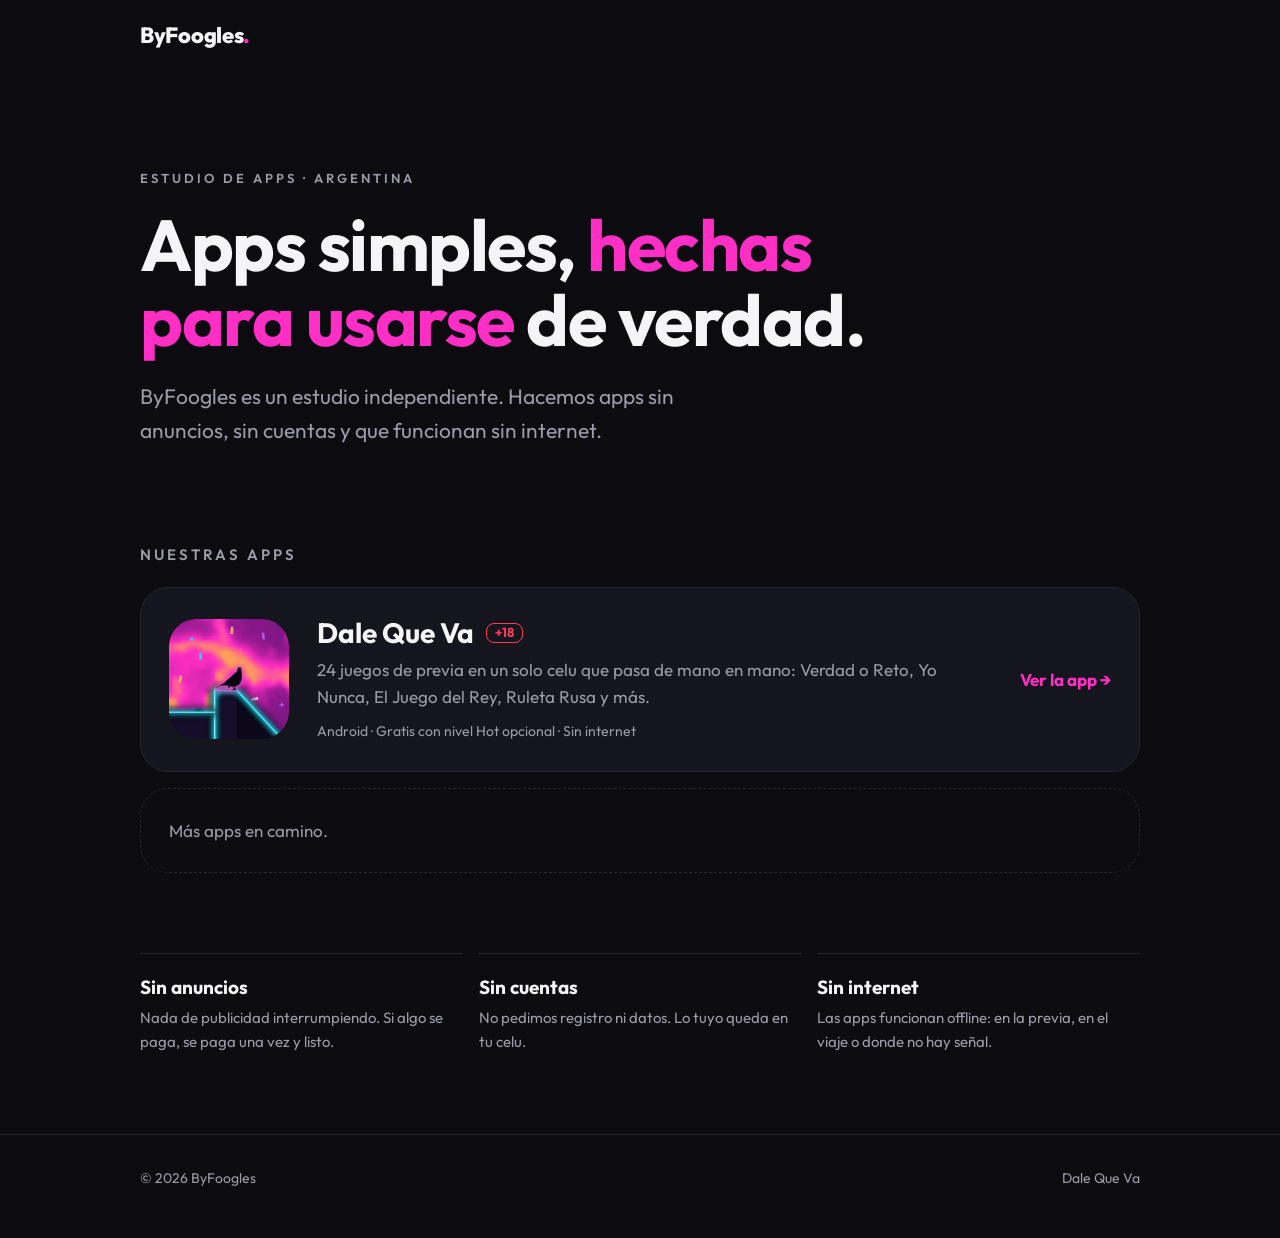
==== index.html @ d6c45af8 "Primera versión del sitio Co-Authored-By: Claude Opus 5.5 <noreply@anthropic.com>" ====
<!DOCTYPE html>
<html lang="es-AR">
<head>
  <meta charset="utf-8">
  <meta name="viewport" content="width=device-width, initial-scale=1, viewport-fit=cover">
  <title>ByFoogles · Apps</title>
  <meta name="description" content="ByFoogles es un estudio independiente de apps hecho en Argentina. Apps simples, sin anuncios y que funcionan sin internet.">
  <meta name="theme-color" content="#0b0b10">
  <link rel="canonical" href="https://byfoogles.app/">
  <link rel="icon" href="/img/favicon.svg" type="image/svg+xml">
  <meta property="og:type" content="website">
  <meta property="og:title" content="ByFoogles · Apps">
  <meta property="og:description" content="Estudio independiente de apps hecho en Argentina.">
  <meta property="og:url" content="https://byfoogles.app/">
  <meta property="og:locale" content="es_AR">
  <style>
    @font-face { font-family: "Outfit"; src: url("/fuentes/outfit.ttf") format("truetype"); font-weight: 100 900; font-display: swap; }
    :root { --fondo: #0b0b10; --superficie: #15151d; --borde: #26262f; --texto: #f5f5f7; --suave: #9b9ba8; --acento: #ff2ec4; }
    * { box-sizing: border-box; margin: 0; padding: 0; }
    body { font-family: "Outfit", system-ui, sans-serif; background: var(--fondo); color: var(--texto); line-height: 1.6; font-size: 17px; -webkit-font-smoothing: antialiased; }
    a { color: inherit; }
    .envoltura { width: min(1000px, 100% - 40px); margin-inline: auto; }
    header .envoltura { display: flex; align-items: center; height: 72px; }
    .marca { font-weight: 800; font-size: 22px; letter-spacing: -.3px; text-decoration: none; }
    .marca span { color: var(--acento); }
    .portada { padding: 96px 0 72px; }
    .etiqueta { font-size: 13px; letter-spacing: 3px; text-transform: uppercase; color: var(--suave); font-weight: 600; margin-bottom: 18px; }
    h1 { font-size: clamp(40px, 7vw, 72px); line-height: 1.05; letter-spacing: -1.5px; max-width: 800px; }
    h1 em { font-style: normal; color: var(--acento); }
    .lema { color: var(--suave); font-size: clamp(18px, 2vw, 21px); max-width: 600px; margin-top: 22px; }
    h2 { font-size: 15px; letter-spacing: 3px; text-transform: uppercase; color: var(--suave); font-weight: 600; margin-bottom: 20px; }
    .apps { padding: 24px 0 80px; }
    .app { display: grid; grid-template-columns: 120px 1fr auto; gap: 28px; align-items: center; background: var(--superficie); border: 1px solid var(--borde); border-radius: 28px; padding: 28px; text-decoration: none; transition: border-color .2s, transform .2s; }
    .app:hover { border-color: #3a3a46; transform: translateY(-2px); }
    .app img { width: 120px; height: 120px; border-radius: 27px; }
    .app h3 { font-size: 28px; line-height: 1.2; display: flex; align-items: center; gap: 12px; flex-wrap: wrap; }
    .app p { color: var(--suave); margin-top: 6px; }
    .app .datos { margin-top: 10px; font-size: 14px; color: var(--suave); }
    .chip { font-size: 13px; font-weight: 700; border: 1.5px solid #ff3b5c; color: #ff3b5c; border-radius: 8px; padding: 1px 8px; }
    .ir { font-weight: 700; white-space: nowrap; color: var(--acento); }
    @media (max-width: 680px) { .app { grid-template-columns: 1fr; text-align: left; } .app img { width: 96px; height: 96px; border-radius: 22px; } }
    .proximamente { margin-top: 16px; border: 1px dashed var(--borde); border-radius: 28px; padding: 28px; color: var(--suave); }
    .valores { display: grid; grid-template-columns: repeat(3, 1fr); gap: 16px; padding-bottom: 80px; }
    .valor { border-top: 1px solid var(--borde); padding-top: 18px; }
    .valor b { display: block; font-size: 19px; margin-bottom: 4px; }
    .valor p { color: var(--suave); font-size: 15px; }
    @media (max-width: 680px) { .valores { grid-template-columns: 1fr; } }
    footer { border-top: 1px solid var(--borde); padding: 32px 0 48px; color: var(--suave); font-size: 14px; }
    footer .envoltura { display: flex; justify-content: space-between; flex-wrap: wrap; gap: 12px 24px; }
    footer a { text-decoration: none; } footer a:hover { color: var(--texto); }
  </style>
</head>
<body>
  <header><div class="envoltura"><a class="marca" href="/">ByFoogles<span>.</span></a></div></header>
  <main>
    <section class="portada envoltura">
      <p class="etiqueta">Estudio de apps · Argentina</p>
      <h1>Apps simples, <em>hechas para usarse</em> de verdad.</h1>
      <p class="lema">ByFoogles es un estudio independiente. Hacemos apps sin anuncios, sin cuentas y que funcionan sin internet.</p>
    </section>

    <section class="apps envoltura">
      <h2>Nuestras apps</h2>
      <a class="app" href="https://dalequeva.byfoogles.app">
        <img src="/img/dalequeva.webp" alt="Ícono de Dale Que Va" width="120" height="120">
        <div>
          <h3>Dale Que Va <span class="chip">+18</span></h3>
          <p>24 juegos de previa en un solo celu que pasa de mano en mano: Verdad o Reto, Yo Nunca, El Juego del Rey, Ruleta Rusa y más.</p>
          <p class="datos">Android · Gratis con nivel Hot opcional · Sin internet</p>
        </div>
        <span class="ir">Ver la app →</span>
      </a>
      <div class="proximamente">Más apps en camino.</div>
    </section>

    <section class="valores envoltura">
      <div class="valor"><b>Sin anuncios</b><p>Nada de publicidad interrumpiendo. Si algo se paga, se paga una vez y listo.</p></div>
      <div class="valor"><b>Sin cuentas</b><p>No pedimos registro ni datos. Lo tuyo queda en tu celu.</p></div>
      <div class="valor"><b>Sin internet</b><p>Las apps funcionan offline: en la previa, en el viaje o donde no hay señal.</p></div>
    </section>
  </main>
  <footer>
    <div class="envoltura">
      <span>© <span id="anio"></span> ByFoogles</span>
      <span><a href="https://dalequeva.byfoogles.app">Dale Que Va</a></span>
    </div>
  </footer>
  <script>document.getElementById("anio").textContent = new Date().getFullYear();</script>
</body>
</html>
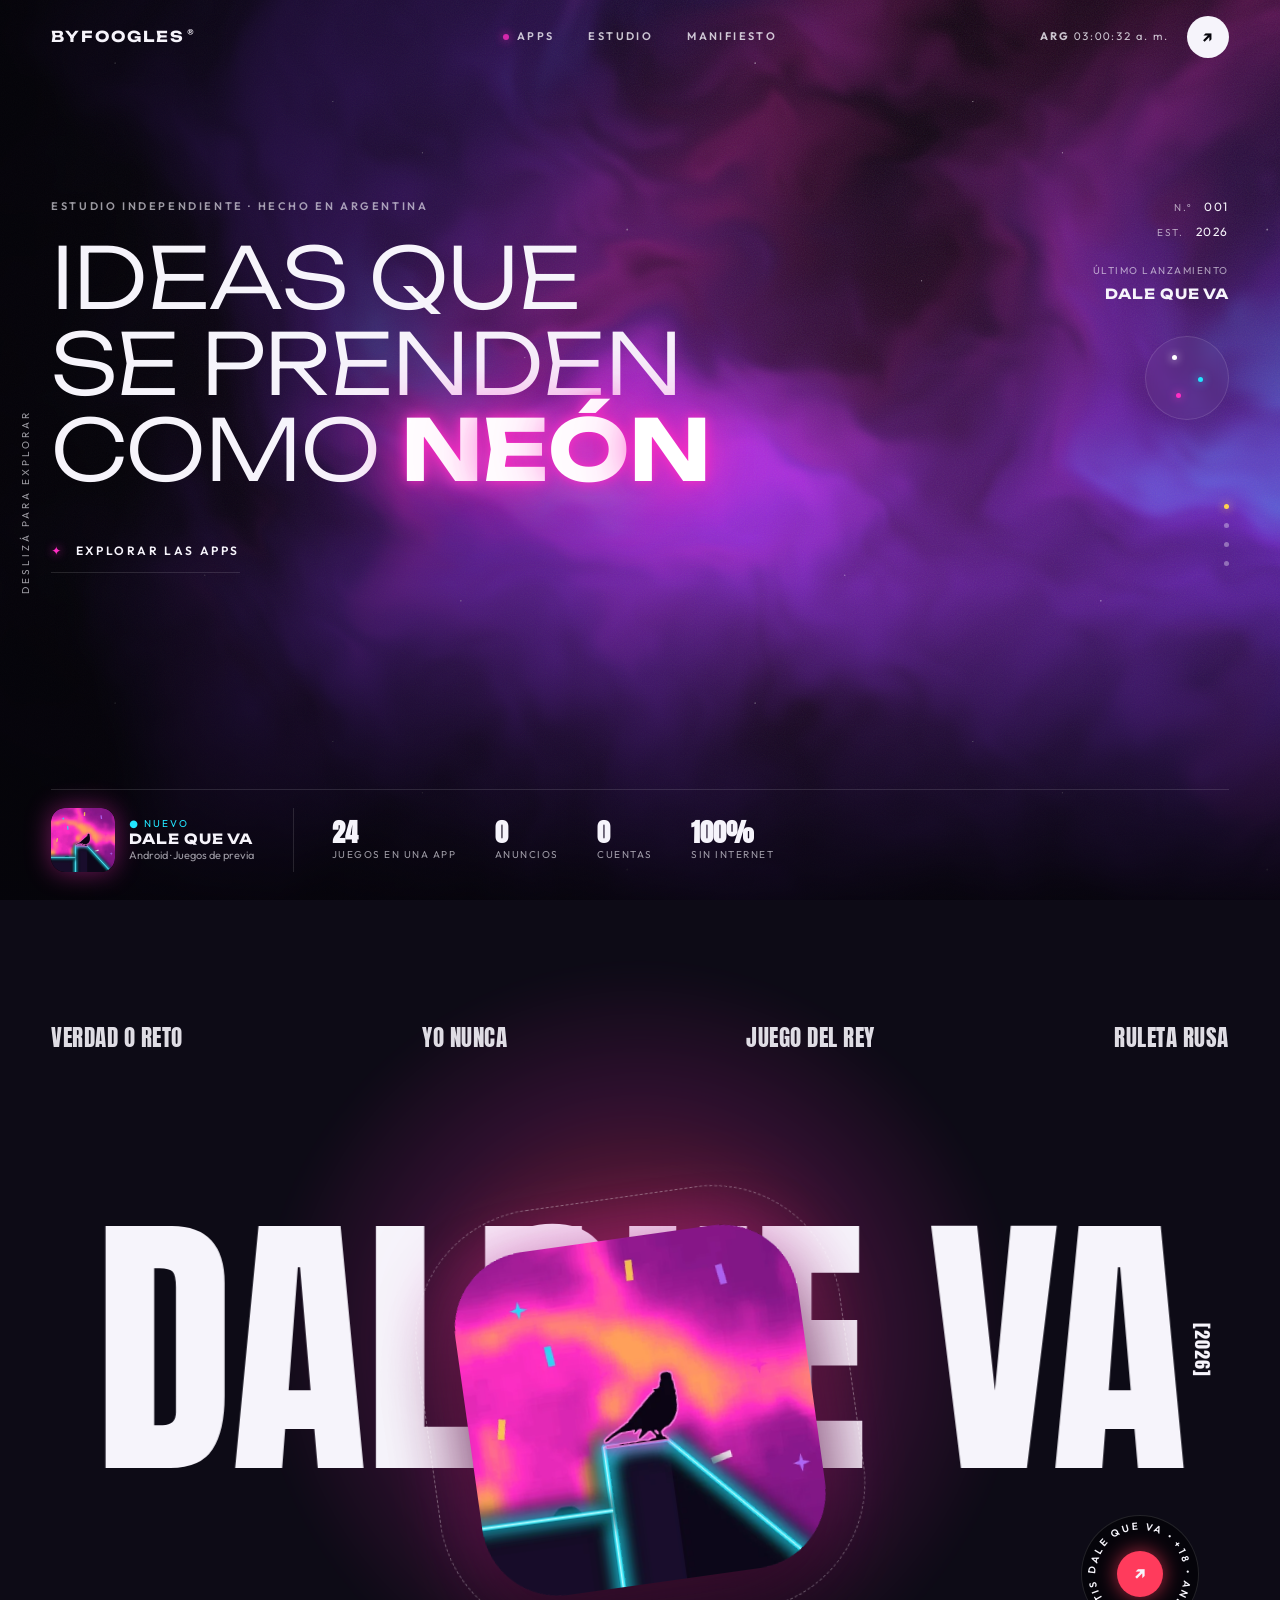
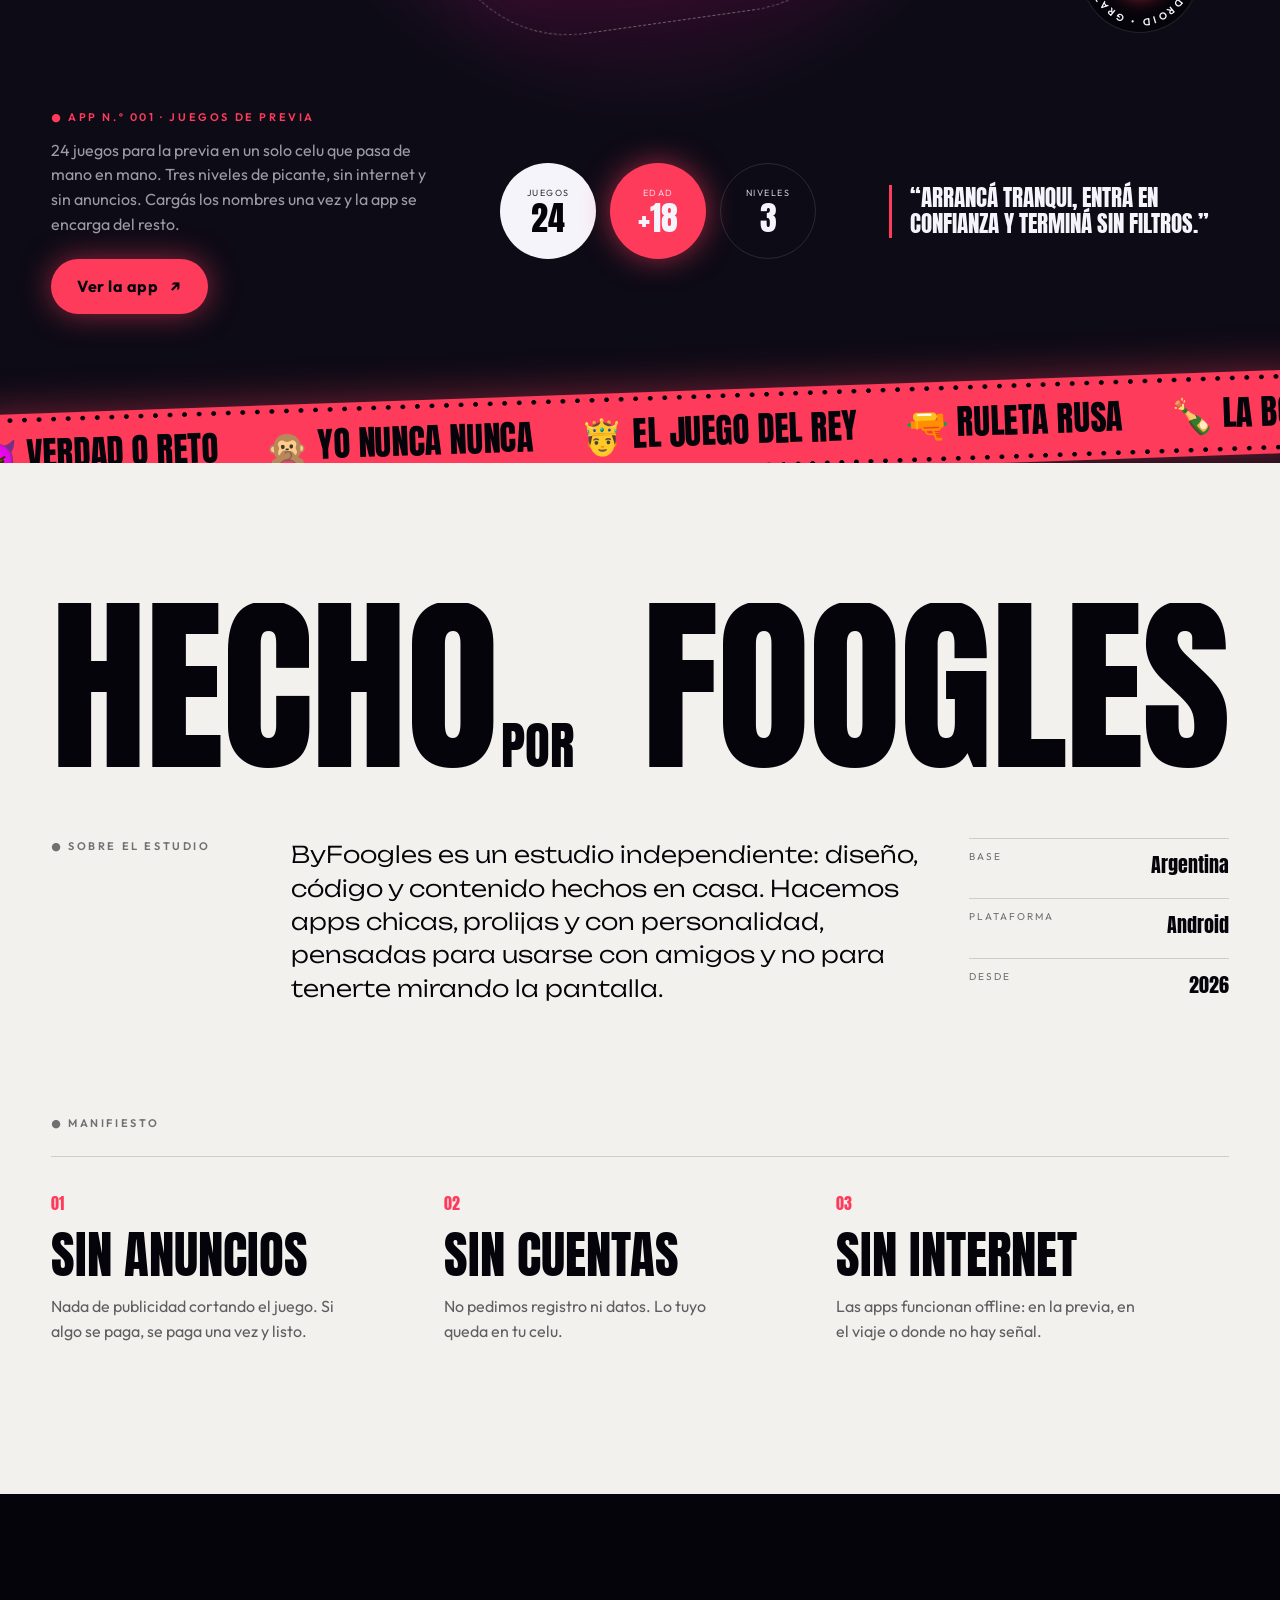
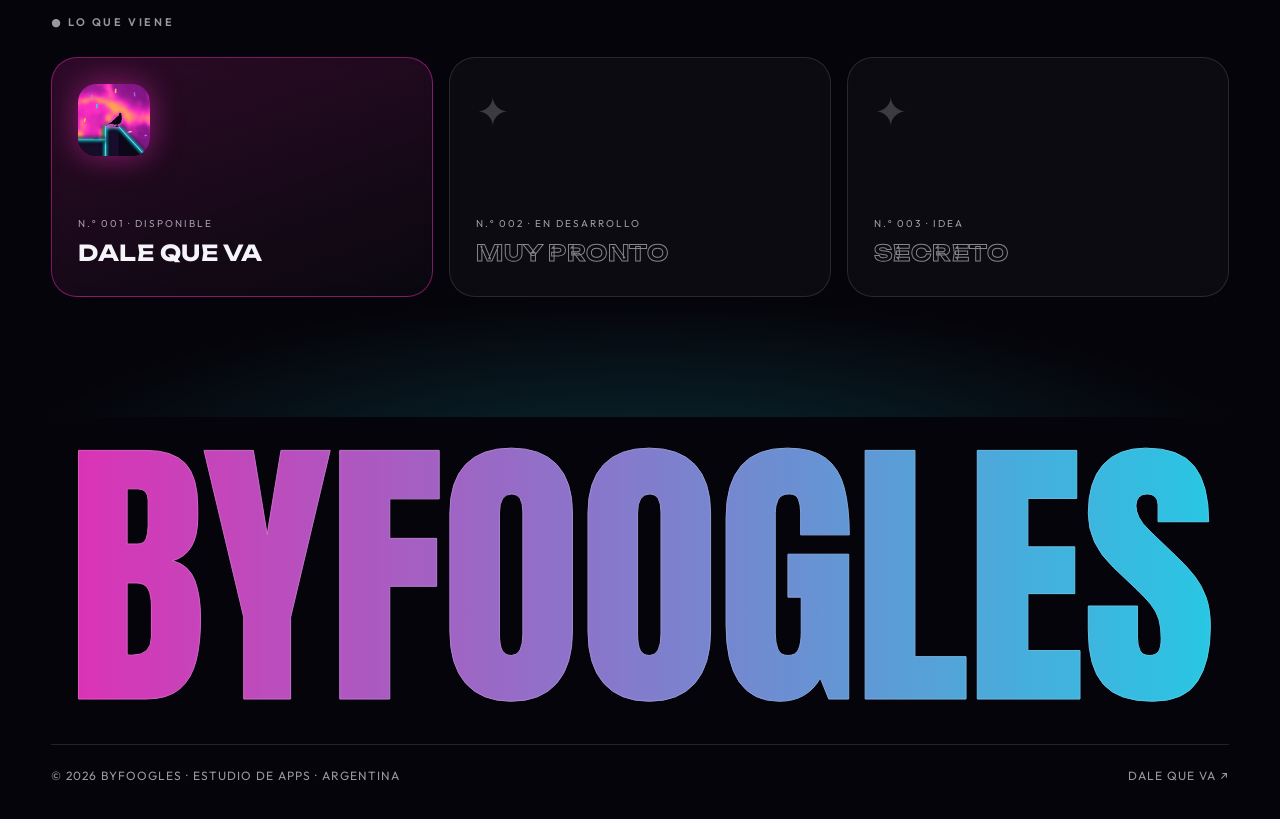
==== commit 7988201c: "Rediseño animado: aurora WebGL, tipografía gigante y animaciones al hacer scroll Co-Authored-By: Cla" ====
--- a/index.html
+++ b/index.html
@@ -3,88 +3,180 @@
 <head>
   <meta charset="utf-8">
   <meta name="viewport" content="width=device-width, initial-scale=1, viewport-fit=cover">
-  <title>ByFoogles · Apps</title>
-  <meta name="description" content="ByFoogles es un estudio independiente de apps hecho en Argentina. Apps simples, sin anuncios y que funcionan sin internet.">
-  <meta name="theme-color" content="#0b0b10">
+  <title>ByFoogles · Estudio de apps</title>
+  <meta name="description" content="ByFoogles es un estudio independiente de apps hecho en Argentina. Apps sin anuncios, sin cuentas y que funcionan sin internet.">
+  <meta name="theme-color" content="#05040a">
   <link rel="canonical" href="https://byfoogles.app/">
   <link rel="icon" href="/img/favicon.svg" type="image/svg+xml">
   <meta property="og:type" content="website">
-  <meta property="og:title" content="ByFoogles · Apps">
+  <meta property="og:title" content="ByFoogles · Estudio de apps">
   <meta property="og:description" content="Estudio independiente de apps hecho en Argentina.">
   <meta property="og:url" content="https://byfoogles.app/">
+  <meta property="og:image" content="https://byfoogles.app/img/compartir.jpg">
   <meta property="og:locale" content="es_AR">
-  <style>
-    @font-face { font-family: "Outfit"; src: url("/fuentes/outfit.ttf") format("truetype"); font-weight: 100 900; font-display: swap; }
-    :root { --fondo: #0b0b10; --superficie: #15151d; --borde: #26262f; --texto: #f5f5f7; --suave: #9b9ba8; --acento: #ff2ec4; }
-    * { box-sizing: border-box; margin: 0; padding: 0; }
-    body { font-family: "Outfit", system-ui, sans-serif; background: var(--fondo); color: var(--texto); line-height: 1.6; font-size: 17px; -webkit-font-smoothing: antialiased; }
-    a { color: inherit; }
-    .envoltura { width: min(1000px, 100% - 40px); margin-inline: auto; }
-    header .envoltura { display: flex; align-items: center; height: 72px; }
-    .marca { font-weight: 800; font-size: 22px; letter-spacing: -.3px; text-decoration: none; }
-    .marca span { color: var(--acento); }
-    .portada { padding: 96px 0 72px; }
-    .etiqueta { font-size: 13px; letter-spacing: 3px; text-transform: uppercase; color: var(--suave); font-weight: 600; margin-bottom: 18px; }
-    h1 { font-size: clamp(40px, 7vw, 72px); line-height: 1.05; letter-spacing: -1.5px; max-width: 800px; }
-    h1 em { font-style: normal; color: var(--acento); }
-    .lema { color: var(--suave); font-size: clamp(18px, 2vw, 21px); max-width: 600px; margin-top: 22px; }
-    h2 { font-size: 15px; letter-spacing: 3px; text-transform: uppercase; color: var(--suave); font-weight: 600; margin-bottom: 20px; }
-    .apps { padding: 24px 0 80px; }
-    .app { display: grid; grid-template-columns: 120px 1fr auto; gap: 28px; align-items: center; background: var(--superficie); border: 1px solid var(--borde); border-radius: 28px; padding: 28px; text-decoration: none; transition: border-color .2s, transform .2s; }
-    .app:hover { border-color: #3a3a46; transform: translateY(-2px); }
-    .app img { width: 120px; height: 120px; border-radius: 27px; }
-    .app h3 { font-size: 28px; line-height: 1.2; display: flex; align-items: center; gap: 12px; flex-wrap: wrap; }
-    .app p { color: var(--suave); margin-top: 6px; }
-    .app .datos { margin-top: 10px; font-size: 14px; color: var(--suave); }
-    .chip { font-size: 13px; font-weight: 700; border: 1.5px solid #ff3b5c; color: #ff3b5c; border-radius: 8px; padding: 1px 8px; }
-    .ir { font-weight: 700; white-space: nowrap; color: var(--acento); }
-    @media (max-width: 680px) { .app { grid-template-columns: 1fr; text-align: left; } .app img { width: 96px; height: 96px; border-radius: 22px; } }
-    .proximamente { margin-top: 16px; border: 1px dashed var(--borde); border-radius: 28px; padding: 28px; color: var(--suave); }
-    .valores { display: grid; grid-template-columns: repeat(3, 1fr); gap: 16px; padding-bottom: 80px; }
-    .valor { border-top: 1px solid var(--borde); padding-top: 18px; }
-    .valor b { display: block; font-size: 19px; margin-bottom: 4px; }
-    .valor p { color: var(--suave); font-size: 15px; }
-    @media (max-width: 680px) { .valores { grid-template-columns: 1fr; } }
-    footer { border-top: 1px solid var(--borde); padding: 32px 0 48px; color: var(--suave); font-size: 14px; }
-    footer .envoltura { display: flex; justify-content: space-between; flex-wrap: wrap; gap: 12px 24px; }
-    footer a { text-decoration: none; } footer a:hover { color: var(--texto); }
-  </style>
+  <link rel="preload" href="/fuentes/unbounded.woff2" as="font" type="font/woff2" crossorigin>
+  <link rel="preload" href="/fuentes/anton.woff2" as="font" type="font/woff2" crossorigin>
+  <link rel="stylesheet" href="/estilos.css">
 </head>
-<body>
-  <header><div class="envoltura"><a class="marca" href="/">ByFoogles<span>.</span></a></div></header>
+<body class="cargando">
+
+  <!-- Pantalla de carga: el nombre se prende como un cartel de neón -->
+  <div class="carga" aria-hidden="true">
+    <div class="carga-nombre">
+      <span>B</span><span>Y</span><span>F</span><span>O</span><span>O</span><span>G</span><span>L</span><span>E</span><span>S</span>
+    </div>
+    <div class="carga-pie"><span>Estudio de apps</span><span class="carga-numero">000</span></div>
+  </div>
+
+  <div class="cursor" aria-hidden="true"></div>
+
+  <header class="cabecera">
+    <a class="logo" href="#inicio" aria-label="ByFoogles, inicio">BYFOOGLES<sup>®</sup></a>
+    <nav>
+      <a href="#apps"><i></i>Apps</a>
+      <a href="#estudio">Estudio</a>
+      <a href="#manifiesto">Manifiesto</a>
+    </nav>
+    <div class="cabecera-der">
+      <span class="reloj"><b>ARG</b> <span id="hora">--:--</span></span>
+      <a class="boton-circulo" href="https://dalequeva.byfoogles.app" aria-label="Ir a Dale Que Va">↗</a>
+    </div>
+  </header>
+
   <main>
-    <section class="portada envoltura">
-      <p class="etiqueta">Estudio de apps · Argentina</p>
-      <h1>Apps simples, <em>hechas para usarse</em> de verdad.</h1>
-      <p class="lema">ByFoogles es un estudio independiente. Hacemos apps sin anuncios, sin cuentas y que funcionan sin internet.</p>
+    <!-- ============================ PORTADA ============================ -->
+    <section class="portada" id="inicio">
+      <canvas id="aurora" aria-hidden="true"></canvas>
+      <div class="estrellas" aria-hidden="true"></div>
+      <div class="grano" aria-hidden="true"></div>
+
+      <div class="portada-contenido">
+        <p class="sobre">Estudio independiente · Hecho en Argentina</p>
+        <h1 class="titulo-ancho" data-partir>
+          <span class="linea">Ideas que</span>
+          <span class="linea">se prenden</span>
+          <span class="linea">como <em>neón</em></span>
+        </h1>
+        <a class="entrar" href="#apps"><span class="destello">✦</span> Explorar las apps</a>
+      </div>
+
+      <aside class="datos-der" aria-hidden="true">
+        <p><small>N.º</small> 001</p>
+        <p><small>EST.</small> 2026</p>
+        <p class="separado"><small>Último lanzamiento</small><b>Dale Que Va</b></p>
+        <div class="orbita"><i></i><i></i><i></i></div>
+      </aside>
+
+      <div class="lateral" aria-hidden="true">Deslizá para explorar</div>
+      <div class="indicadores" aria-hidden="true"><i class="activo"></i><i></i><i></i><i></i></div>
+
+      <div class="tira">
+        <a class="tira-app" href="https://dalequeva.byfoogles.app">
+          <img src="/img/dalequeva.webp" alt="" width="64" height="64">
+          <span><small>● Nuevo</small><b>Dale Que Va</b><em>Android · Juegos de previa</em></span>
+        </a>
+        <span class="tira-dato"><b>24</b> juegos en una app</span>
+        <span class="tira-dato"><b>0</b> anuncios</span>
+        <span class="tira-dato"><b>0</b> cuentas</span>
+        <span class="tira-dato"><b>100%</b> sin internet</span>
+      </div>
     </section>
 
-    <section class="apps envoltura">
-      <h2>Nuestras apps</h2>
-      <a class="app" href="https://dalequeva.byfoogles.app">
-        <img src="/img/dalequeva.webp" alt="Ícono de Dale Que Va" width="120" height="120">
-        <div>
-          <h3>Dale Que Va <span class="chip">+18</span></h3>
-          <p>24 juegos de previa en un solo celu que pasa de mano en mano: Verdad o Reto, Yo Nunca, El Juego del Rey, Ruleta Rusa y más.</p>
-          <p class="datos">Android · Gratis con nivel Hot opcional · Sin internet</p>
+    <!-- ============================ APP DESTACADA ============================ -->
+    <section class="destacada" id="apps">
+      <div class="destacada-reparto" aria-hidden="true">
+        <span>Verdad o Reto</span><span>Yo Nunca</span><span>Juego del Rey</span><span>Ruleta Rusa</span>
+      </div>
+      <div class="destacada-escena">
+        <h2 class="titulo-gigante" aria-label="Dale Que Va">
+          <span class="parte izq">DALE</span><span class="parte der">QUE VA</span>
+        </h2>
+        <div class="destacada-icono">
+          <div class="halo"></div>
+          <img src="/img/dalequeva.webp" alt="Ícono de Dale Que Va" width="420" height="420">
         </div>
-        <span class="ir">Ver la app →</span>
-      </a>
-      <div class="proximamente">Más apps en camino.</div>
+        <span class="anio">[2026]</span>
+        <a class="sello" href="https://dalequeva.byfoogles.app" aria-label="Ver Dale Que Va">
+          <svg viewBox="0 0 120 120" aria-hidden="true">
+            <defs><path id="circulo" d="M60,60 m-46,0 a46,46 0 1,1 92,0 a46,46 0 1,1 -92,0"/></defs>
+            <text><textPath href="#circulo">DALE QUE VA • +18 • ANDROID • GRATIS •</textPath></text>
+          </svg>
+          <b>↗</b>
+        </a>
+      </div>
+
+      <div class="destacada-pie">
+        <div class="destacada-texto revelar">
+          <p class="sobre rojo">● App N.º 001 · Juegos de previa</p>
+          <p>24 juegos para la previa en un solo celu que pasa de mano en mano. Tres niveles de picante, sin internet y sin anuncios. Cargás los nombres una vez y la app se encarga del resto.</p>
+          <a class="boton-neon" href="https://dalequeva.byfoogles.app">Ver la app <span>↗</span></a>
+        </div>
+        <div class="circulos revelar">
+          <div class="circulo blanco"><small>Juegos</small><b>24</b></div>
+          <div class="circulo rojo"><small>Edad</small><b>+18</b></div>
+          <div class="circulo vacio"><small>Niveles</small><b>3</b></div>
+        </div>
+        <blockquote class="cita revelar">“Arrancá tranqui, entrá en confianza y terminá sin filtros.”</blockquote>
+      </div>
+
+      <div class="cinta" aria-hidden="true">
+        <div class="cinta-pista">
+          <span>😈 Verdad o Reto</span><span>🙊 Yo Nunca Nunca</span><span>🤴 El Juego del Rey</span><span>🔫 Ruleta Rusa</span><span>🍾 La Botellita</span><span>⚔️ Versus</span><span>🎲 El Viaje Prohibido</span><span>⚖️ ¿Qué Preferís?</span><span>👑 Mazo del Rey Criollo</span><span>🍺 Vaso Lleno</span><span>🃏 Blackjack Criollo</span><span>♠️ Poker</span>
+          <span>😈 Verdad o Reto</span><span>🙊 Yo Nunca Nunca</span><span>🤴 El Juego del Rey</span><span>🔫 Ruleta Rusa</span><span>🍾 La Botellita</span><span>⚔️ Versus</span><span>🎲 El Viaje Prohibido</span><span>⚖️ ¿Qué Preferís?</span><span>👑 Mazo del Rey Criollo</span><span>🍺 Vaso Lleno</span><span>🃏 Blackjack Criollo</span><span>♠️ Poker</span>
+        </div>
+      </div>
     </section>
 
-    <section class="valores envoltura">
-      <div class="valor"><b>Sin anuncios</b><p>Nada de publicidad interrumpiendo. Si algo se paga, se paga una vez y listo.</p></div>
-      <div class="valor"><b>Sin cuentas</b><p>No pedimos registro ni datos. Lo tuyo queda en tu celu.</p></div>
-      <div class="valor"><b>Sin internet</b><p>Las apps funcionan offline: en la previa, en el viaje o donde no hay señal.</p></div>
+    <!-- ============================ ESTUDIO (claro) ============================ -->
+    <section class="estudio" id="estudio">
+      <div class="estudio-titulo">
+        <h2 class="titulo-condensado" data-partir-letras>Hecho</h2>
+        <span class="por">por</span>
+        <h2 class="titulo-condensado" data-partir-letras>Foogles</h2>
+      </div>
+      <div class="estudio-columnas">
+        <p class="sobre">● Sobre el estudio</p>
+        <p class="estudio-lema revelar">ByFoogles es un estudio independiente: diseño, código y contenido hechos en casa. Hacemos apps chicas, prolijas y con personalidad, pensadas para usarse con amigos y no para tenerte mirando la pantalla.</p>
+        <div class="estudio-datos revelar">
+          <div><small>Base</small><b>Argentina</b></div>
+          <div><small>Plataforma</small><b>Android</b></div>
+          <div><small>Desde</small><b>2026</b></div>
+        </div>
+      </div>
+    </section>
+
+    <!-- ============================ MANIFIESTO ============================ -->
+    <section class="manifiesto" id="manifiesto">
+      <p class="sobre">● Manifiesto</p>
+      <ol>
+        <li class="revelar"><span>01</span><h3>Sin anuncios</h3><p>Nada de publicidad cortando el juego. Si algo se paga, se paga una vez y listo.</p></li>
+        <li class="revelar"><span>02</span><h3>Sin cuentas</h3><p>No pedimos registro ni datos. Lo tuyo queda en tu celu.</p></li>
+        <li class="revelar"><span>03</span><h3>Sin internet</h3><p>Las apps funcionan offline: en la previa, en el viaje o donde no hay señal.</p></li>
+      </ol>
+    </section>
+
+    <!-- ============================ PRÓXIMAMENTE ============================ -->
+    <section class="proximas">
+      <p class="sobre">● Lo que viene</p>
+      <div class="proximas-grilla">
+        <a class="proxima lista" href="https://dalequeva.byfoogles.app">
+          <img src="/img/dalequeva.webp" alt="" width="72" height="72">
+          <small>N.º 001 · Disponible</small><b>Dale Que Va</b>
+        </a>
+        <div class="proxima"><span class="candado">✦</span><small>N.º 002 · En desarrollo</small><b>Muy pronto</b></div>
+        <div class="proxima"><span class="candado">✦</span><small>N.º 003 · Idea</small><b>Secreto</b></div>
+      </div>
     </section>
   </main>
-  <footer>
-    <div class="envoltura">
-      <span>© <span id="anio"></span> ByFoogles</span>
-      <span><a href="https://dalequeva.byfoogles.app">Dale Que Va</a></span>
+
+  <footer class="pie">
+    <div class="pie-gigante" aria-hidden="true">BYFOOGLES</div>
+    <div class="pie-fila">
+      <span>© <span id="anio"></span> ByFoogles · Estudio de apps · Argentina</span>
+      <a href="https://dalequeva.byfoogles.app">Dale Que Va ↗</a>
     </div>
   </footer>
-  <script>document.getElementById("anio").textContent = new Date().getFullYear();</script>
+
+  <script src="/app.js"></script>
 </body>
 </html>
--- a/estilos.css
+++ b/estilos.css
@@ -0,0 +1,229 @@
+@font-face { font-family: "Unbounded"; src: url("/fuentes/unbounded.woff2") format("woff2"); font-weight: 200 900; font-display: swap; }
+@font-face { font-family: "Anton"; src: url("/fuentes/anton.woff2") format("woff2"); font-display: swap; }
+@font-face { font-family: "Outfit"; src: url("/fuentes/outfit.ttf") format("truetype"); font-weight: 100 900; font-display: swap; }
+
+:root {
+  --negro: #05040a;
+  --tinta: #0d0b16;
+  --linea: rgba(255, 255, 255, .12);
+  --blanco: #f6f4fb;
+  --suave: rgba(246, 244, 251, .62);
+  --magenta: #ff2ec4;
+  --cian: #22e5ff;
+  --violeta: #b26bff;
+  --rojo: #ff3b5c;
+  --papel: #f3f1ee;
+  --margen: clamp(18px, 4vw, 56px);
+  --ease: cubic-bezier(.2, .8, .2, 1);
+}
+
+* { box-sizing: border-box; margin: 0; padding: 0; }
+html { scroll-behavior: smooth; }
+body {
+  font-family: "Outfit", system-ui, sans-serif;
+  background: var(--negro);
+  color: var(--blanco);
+  font-size: 16px;
+  line-height: 1.55;
+  -webkit-font-smoothing: antialiased;
+  overflow-x: hidden;
+}
+body.cargando { overflow: hidden; }
+a { color: inherit; text-decoration: none; }
+img { display: block; max-width: 100%; }
+::selection { background: var(--magenta); color: var(--negro); }
+
+.sobre { font-size: 11px; letter-spacing: 2.6px; text-transform: uppercase; color: var(--suave); font-weight: 600; }
+.sobre.rojo { color: var(--rojo); }
+
+/* ---------------------------------------------------------------- Carga */
+.carga {
+  position: fixed; inset: 0; z-index: 100; background: var(--negro);
+  display: grid; place-items: center;
+  transition: clip-path 1s var(--ease) .1s;
+  clip-path: inset(0 0 0 0);
+}
+body:not(.cargando) .carga { clip-path: inset(0 0 100% 0); pointer-events: none; }
+.carga-nombre { font-family: "Unbounded", sans-serif; font-weight: 300; font-size: clamp(30px, 7vw, 92px); letter-spacing: .14em; display: flex; }
+.carga-nombre span { opacity: .08; transition: opacity .1s, text-shadow .1s, color .1s; }
+.carga-nombre span.on { opacity: 1; color: #fff; text-shadow: 0 0 10px var(--magenta), 0 0 32px var(--magenta), 0 0 70px rgba(255, 46, 196, .6); }
+.carga-pie { position: absolute; bottom: var(--margen); left: var(--margen); right: var(--margen); display: flex; justify-content: space-between; font-size: 12px; letter-spacing: 3px; text-transform: uppercase; color: var(--suave); }
+.carga-numero { font-family: "Anton", sans-serif; font-size: 44px; letter-spacing: 0; color: var(--blanco); line-height: 1; }
+
+/* ---------------------------------------------------------------- Cursor */
+.cursor { position: fixed; z-index: 90; width: 34px; height: 34px; border: 1.5px solid rgba(255, 255, 255, .7); border-radius: 50%; pointer-events: none; transform: translate(-50%, -50%); transition: width .25s var(--ease), height .25s var(--ease), background .25s, border-color .25s; mix-blend-mode: difference; left: -100px; top: -100px; }
+.cursor.grande { width: 84px; height: 84px; background: #fff; border-color: #fff; }
+@media (hover: none) { .cursor { display: none; } }
+
+/* ---------------------------------------------------------------- Cabecera */
+.cabecera {
+  position: fixed; inset: 0 0 auto; z-index: 50; height: 74px;
+  display: grid; grid-template-columns: 1fr auto 1fr; align-items: center; padding: 0 var(--margen);
+  transition: background .4s, backdrop-filter .4s, color .4s;
+}
+.cabecera.solida { background: rgba(5, 4, 10, .55); backdrop-filter: blur(14px); }
+.cabecera.clara { color: var(--negro); }
+.cabecera.clara.solida { background: rgba(243, 241, 238, .7); }
+.logo { font-family: "Unbounded", sans-serif; font-weight: 700; font-size: 15px; letter-spacing: 2px; }
+.logo sup { font-size: 9px; font-weight: 400; margin-left: 2px; }
+.cabecera nav { display: flex; gap: 34px; font-size: 11px; letter-spacing: 2.4px; text-transform: uppercase; font-weight: 600; }
+.cabecera nav a { position: relative; display: inline-flex; align-items: center; gap: 8px; opacity: .8; transition: opacity .2s; }
+.cabecera nav a:hover { opacity: 1; }
+.cabecera nav a i { width: 6px; height: 6px; border-radius: 50%; background: var(--magenta); box-shadow: 0 0 10px var(--magenta); }
+.cabecera-der { justify-self: end; display: flex; align-items: center; gap: 18px; }
+.reloj { font-size: 11px; letter-spacing: 2px; font-variant-numeric: tabular-nums; opacity: .8; }
+.boton-circulo { width: 42px; height: 42px; border-radius: 50%; display: grid; place-items: center; background: var(--blanco); color: var(--negro); font-weight: 700; transition: transform .3s var(--ease), background .3s; }
+.boton-circulo:hover { transform: rotate(45deg) scale(1.08); background: var(--magenta); }
+.cabecera.clara .boton-circulo { background: var(--negro); color: var(--blanco); }
+@media (max-width: 760px) { .cabecera nav, .reloj { display: none; } .cabecera { grid-template-columns: 1fr auto; } }
+
+/* ---------------------------------------------------------------- Portada */
+.portada { position: relative; height: 100svh; min-height: 640px; overflow: hidden; isolation: isolate; }
+#aurora { position: absolute; inset: 0; width: 100%; height: 100%; z-index: -3; background: radial-gradient(120% 80% at 70% 60%, #3a0d4f, #05040a 70%); }
+.estrellas { position: absolute; inset: -20%; z-index: -2; background-image:
+  radial-gradient(1.2px 1.2px at 12% 22%, #fff, transparent), radial-gradient(1px 1px at 72% 18%, #fff, transparent),
+  radial-gradient(1.4px 1.4px at 38% 64%, #fff, transparent), radial-gradient(1px 1px at 84% 72%, #fff, transparent),
+  radial-gradient(1px 1px at 22% 84%, #fff, transparent), radial-gradient(1.3px 1.3px at 58% 38%, #fff, transparent),
+  radial-gradient(1px 1px at 92% 44%, #fff, transparent), radial-gradient(1px 1px at 6% 52%, #fff, transparent);
+  background-size: 640px 640px; opacity: .55; animation: derivar 90s linear infinite; }
+@keyframes derivar { to { transform: translate3d(-640px, -320px, 0); } }
+.grano { position: absolute; inset: 0; z-index: -1; opacity: .09; pointer-events: none; background-image: url("data:image/svg+xml;utf8,<svg xmlns='http://www.w3.org/2000/svg' width='160' height='160'><filter id='n'><feTurbulence type='fractalNoise' baseFrequency='.9' numOctaves='3' stitchTiles='stitch'/></filter><rect width='100%' height='100%' filter='url(%23n)'/></svg>"); }
+.portada::after { content: ""; position: absolute; inset: 0; z-index: -1; background: linear-gradient(90deg, rgba(5, 4, 10, .78), transparent 60%), linear-gradient(0deg, rgba(5, 4, 10, .9), transparent 35%); pointer-events: none; }
+
+.portada-contenido { position: absolute; left: var(--margen); top: 22vh; max-width: 760px; }
+.portada .sobre { margin-bottom: 22px; }
+.titulo-ancho { font-family: "Unbounded", sans-serif; font-weight: 300; text-transform: uppercase; font-size: clamp(40px, 6.6vw, 96px); line-height: .98; letter-spacing: -.01em; }
+.titulo-ancho .linea { display: block; padding-bottom: .04em; }
+.titulo-ancho em { font-style: normal; font-weight: 700; color: #fff; text-shadow: 0 0 12px var(--magenta), 0 0 40px var(--magenta), 0 0 90px rgba(255, 46, 196, .7); }
+.letra { display: inline-block; transform: translateY(110%) rotate(6deg); opacity: 0; transition: transform 1s var(--ease), opacity 1s var(--ease); transition-delay: calc(var(--i) * 28ms + var(--d, 0ms)); white-space: pre; }
+.visible .letra, body:not(.cargando) .portada .letra { transform: none; opacity: 1; }
+.entrar { display: inline-flex; align-items: center; gap: 12px; margin-top: 34px; font-size: 12px; letter-spacing: 2.6px; text-transform: uppercase; font-weight: 600; padding: 12px 0; border-bottom: 1px solid var(--linea); transition: gap .3s var(--ease), border-color .3s; }
+.entrar:hover { gap: 20px; border-color: var(--magenta); }
+.destello { color: var(--magenta); display: inline-block; animation: girar 6s linear infinite; text-shadow: 0 0 10px var(--magenta); }
+@keyframes girar { to { transform: rotate(360deg); } }
+
+.datos-der { position: absolute; right: var(--margen); top: 22vh; text-align: right; font-size: 12px; letter-spacing: 1.5px; text-transform: uppercase; display: flex; flex-direction: column; gap: 6px; align-items: flex-end; }
+.datos-der small { color: var(--suave); margin-right: 8px; font-size: 10px; }
+.datos-der .separado { margin-top: 16px; display: flex; flex-direction: column; }
+.datos-der .separado small { margin: 0 0 4px; }
+.datos-der b { font-family: "Unbounded", sans-serif; font-size: 14px; letter-spacing: 1px; }
+.orbita { position: relative; width: 84px; height: 84px; margin-top: 26px; border-radius: 50%; border: 1px solid var(--linea); backdrop-filter: blur(6px); background: rgba(255, 255, 255, .04); animation: girar 14s linear infinite; }
+.orbita i { position: absolute; width: 5px; height: 5px; border-radius: 50%; background: #fff; box-shadow: 0 0 8px #fff; }
+.orbita i:nth-child(1) { top: 18px; left: 26px; } .orbita i:nth-child(2) { top: 40px; left: 52px; background: var(--cian); box-shadow: 0 0 10px var(--cian); } .orbita i:nth-child(3) { top: 56px; left: 30px; background: var(--magenta); box-shadow: 0 0 10px var(--magenta); }
+@media (max-width: 900px) { .datos-der { display: none; } }
+
+.lateral { position: absolute; left: calc(var(--margen) * .35); bottom: 34vh; writing-mode: vertical-rl; transform: rotate(180deg); font-size: 10px; letter-spacing: 3px; text-transform: uppercase; color: var(--suave); }
+.indicadores { position: absolute; right: var(--margen); top: 56%; display: flex; flex-direction: column; gap: 14px; }
+.indicadores i { width: 5px; height: 5px; border-radius: 50%; background: rgba(255, 255, 255, .35); }
+.indicadores i.activo { background: #ffd34e; box-shadow: 0 0 10px #ffd34e; }
+@media (max-width: 760px) { .lateral, .indicadores { display: none; } }
+
+.tira { position: absolute; left: var(--margen); right: var(--margen); bottom: 28px; display: flex; align-items: center; gap: clamp(14px, 3vw, 44px); border-top: 1px solid var(--linea); padding-top: 18px; font-size: 12px; }
+.tira-app { display: flex; align-items: center; gap: 14px; padding-right: clamp(14px, 3vw, 40px); border-right: 1px solid var(--linea); transition: transform .3s var(--ease); }
+.tira-app:hover { transform: translateY(-3px); }
+.tira-app img { width: 64px; height: 64px; border-radius: 14px; box-shadow: 0 0 26px rgba(255, 46, 196, .45); }
+.tira-app span { display: flex; flex-direction: column; line-height: 1.3; }
+.tira-app small { color: var(--cian); font-size: 10px; letter-spacing: 2px; text-transform: uppercase; }
+.tira-app b { font-family: "Unbounded", sans-serif; font-size: 14px; letter-spacing: 1px; text-transform: uppercase; }
+.tira-app em { font-style: normal; color: var(--suave); font-size: 11px; }
+.tira-dato { color: var(--suave); text-transform: uppercase; letter-spacing: 1.5px; font-size: 10px; }
+.tira-dato b { display: block; color: var(--blanco); font-family: "Anton", sans-serif; font-size: 26px; letter-spacing: 0; line-height: 1.1; }
+@media (max-width: 760px) { .tira-dato:nth-of-type(n+3) { display: none; } }
+
+/* ---------------------------------------------------------------- App destacada */
+.destacada { position: relative; background: var(--tinta); padding: 120px 0 0; overflow: hidden; }
+.destacada::before { content: ""; position: absolute; left: 50%; top: 38%; width: 60vw; height: 60vw; max-width: 820px; max-height: 820px; transform: translate(-50%, -50%); border-radius: 50%; background: radial-gradient(circle, rgba(255, 59, 92, .9), rgba(255, 46, 196, .25) 45%, transparent 70%); filter: blur(10px); opacity: .55; }
+.destacada-reparto { position: relative; display: flex; justify-content: space-between; padding: 0 var(--margen); font-family: "Anton", sans-serif; font-size: clamp(14px, 1.8vw, 24px); letter-spacing: .5px; text-transform: uppercase; opacity: .9; }
+@media (max-width: 760px) { .destacada-reparto span:nth-child(n+3) { display: none; } }
+.destacada-escena { position: relative; height: clamp(300px, 46vw, 640px); }
+.titulo-gigante { position: absolute; inset: 0; display: flex; justify-content: center; align-items: center; gap: .18em; font-family: "Anton", sans-serif; font-weight: 400; font-size: clamp(90px, 22vw, 340px); line-height: .8; letter-spacing: -.01em; color: var(--blanco); white-space: nowrap; }
+.titulo-gigante .parte { display: block; will-change: transform; }
+.destacada-icono { position: absolute; left: 50%; top: 50%; width: clamp(170px, 27vw, 420px); aspect-ratio: 1; transform: translate(-50%, -50%) translateY(var(--sube, 0px)) rotate(var(--giro, -6deg)); z-index: 2; will-change: transform; }
+.destacada-icono img { width: 100%; height: 100%; border-radius: 22%; box-shadow: 0 40px 80px rgba(0, 0, 0, .6), 0 0 80px rgba(255, 46, 196, .5); animation: flotar 6s ease-in-out infinite; }
+.destacada-icono .halo { position: absolute; inset: -12%; border-radius: 30%; border: 1.5px dashed rgba(255, 255, 255, .35); animation: girar 30s linear infinite; }
+@keyframes flotar { 50% { transform: translateY(-14px) rotate(2deg); } }
+.anio { position: absolute; right: var(--margen); top: 50%; transform: translateY(-50%) rotate(90deg); font-family: "Anton", sans-serif; font-size: 18px; letter-spacing: 1px; }
+.sello { position: absolute; right: calc(var(--margen) + 30px); bottom: 2%; width: 118px; height: 118px; z-index: 3; display: grid; place-items: center; border-radius: 50%; background: var(--negro); border: 1px solid var(--linea); transition: transform .4s var(--ease); }
+.sello:hover { transform: scale(1.08); }
+.sello svg { position: absolute; inset: 0; width: 100%; height: 100%; animation: girar 16s linear infinite; }
+.sello text { fill: var(--blanco); font-size: 10.4px; letter-spacing: 2.6px; font-weight: 600; }
+.sello b { width: 46px; height: 46px; border-radius: 50%; display: grid; place-items: center; background: var(--rojo); font-size: 18px; box-shadow: 0 0 20px rgba(255, 59, 92, .7); }
+@media (max-width: 760px) { .sello { width: 88px; height: 88px; } .sello b { width: 34px; height: 34px; } .anio { display: none; } }
+
+.destacada-pie { position: relative; display: grid; grid-template-columns: 1.1fr auto 1fr; gap: clamp(24px, 4vw, 60px); align-items: center; padding: 64px var(--margen) 80px; }
+.destacada-texto p:not(.sobre) { color: var(--suave); margin: 12px 0 22px; max-width: 420px; }
+.boton-neon { display: inline-flex; align-items: center; gap: 12px; padding: 15px 26px; border-radius: 999px; background: var(--rojo); color: var(--negro); font-weight: 700; letter-spacing: .5px; box-shadow: 0 0 30px rgba(255, 59, 92, .55); transition: transform .3s var(--ease), box-shadow .3s; }
+.boton-neon:hover { transform: translateY(-3px); box-shadow: 0 0 50px rgba(255, 59, 92, .8); }
+.boton-neon span { transition: transform .3s var(--ease); } .boton-neon:hover span { transform: rotate(45deg); }
+.circulos { display: flex; gap: 14px; }
+.circulo { width: 96px; height: 96px; border-radius: 50%; display: grid; place-content: center; text-align: center; line-height: 1; }
+.circulo small { font-size: 9px; letter-spacing: 1.5px; text-transform: uppercase; display: block; margin-bottom: 4px; opacity: .8; }
+.circulo b { font-family: "Anton", sans-serif; font-size: 34px; font-weight: 400; }
+.circulo.blanco { background: var(--blanco); color: var(--negro); }
+.circulo.rojo { background: var(--rojo); box-shadow: 0 0 30px rgba(255, 59, 92, .6); }
+.circulo.vacio { border: 1px solid var(--linea); }
+.cita { font-family: "Anton", sans-serif; text-transform: uppercase; font-size: clamp(18px, 1.8vw, 24px); line-height: 1.15; border-left: 3px solid var(--rojo); padding-left: 18px; color: var(--blanco); max-width: 340px; justify-self: end; }
+@media (max-width: 900px) { .destacada-pie { grid-template-columns: 1fr; } .cita { justify-self: start; } }
+
+.cinta { position: relative; background: var(--rojo); transform: rotate(-2deg) scale(1.04); padding: 14px 0; overflow: hidden; margin-bottom: -10px; box-shadow: 0 0 40px rgba(255, 59, 92, .45); }
+.cinta::before, .cinta::after { content: ""; position: absolute; left: 0; right: 0; height: 6px; background: radial-gradient(circle, var(--negro) 2px, transparent 2.5px) 0 0 / 14px 6px; }
+.cinta::before { top: 3px; } .cinta::after { bottom: 3px; }
+.cinta-pista { display: flex; gap: 46px; width: max-content; animation: cinta 38s linear infinite; font-family: "Anton", sans-serif; font-size: clamp(20px, 2.6vw, 34px); text-transform: uppercase; color: var(--negro); white-space: nowrap; }
+@keyframes cinta { to { transform: translateX(-50%); } }
+
+/* ---------------------------------------------------------------- Estudio (claro) */
+.estudio { background: var(--papel); color: var(--negro); padding: 140px var(--margen) 110px; position: relative; }
+.estudio-titulo { display: flex; align-items: baseline; flex-wrap: wrap; gap: 0 .25em; font-family: "Anton", sans-serif; text-transform: uppercase; line-height: .86; }
+.titulo-condensado { font-weight: 400; font-size: clamp(80px, 15vw, 230px); letter-spacing: -.01em; overflow: hidden; }
+.estudio-titulo .por { font-family: "Anton", sans-serif; font-size: clamp(30px, 4vw, 64px); }
+.estudio-titulo h2:last-child { margin-left: auto; }
+.estudio-columnas { display: grid; grid-template-columns: 200px 1fr 260px; gap: 40px; margin-top: 70px; align-items: start; }
+.estudio .sobre { color: rgba(5, 4, 10, .55); }
+.estudio-lema { font-family: "Unbounded", sans-serif; font-weight: 300; font-size: clamp(18px, 1.8vw, 24px); line-height: 1.45; max-width: 700px; }
+.estudio-datos { display: grid; gap: 18px; }
+.estudio-datos div { border-top: 1px solid rgba(5, 4, 10, .15); padding-top: 10px; display: flex; justify-content: space-between; }
+.estudio-datos small { font-size: 10px; letter-spacing: 2px; text-transform: uppercase; color: rgba(5, 4, 10, .55); }
+.estudio-datos b { font-family: "Anton", sans-serif; font-weight: 400; font-size: 20px; }
+@media (max-width: 900px) { .estudio-columnas { grid-template-columns: 1fr; gap: 24px; } }
+
+/* ---------------------------------------------------------------- Manifiesto */
+.manifiesto { background: var(--papel); color: var(--negro); padding: 0 var(--margen) 140px; }
+.manifiesto .sobre { color: rgba(5, 4, 10, .55); margin-bottom: 24px; }
+.manifiesto ol { list-style: none; display: grid; grid-template-columns: repeat(3, 1fr); border-top: 1px solid rgba(5, 4, 10, .15); }
+.manifiesto li { padding: 34px 28px 10px 0; position: relative; transition: background .4s; }
+.manifiesto li span { font-family: "Anton", sans-serif; font-size: 16px; color: var(--rojo); }
+.manifiesto h3 { font-family: "Anton", sans-serif; font-weight: 400; text-transform: uppercase; font-size: clamp(34px, 4vw, 58px); line-height: 1; margin: 12px 0 14px; }
+.manifiesto li p { color: rgba(5, 4, 10, .62); max-width: 300px; }
+@media (max-width: 900px) { .manifiesto ol { grid-template-columns: 1fr; } }
+
+/* ---------------------------------------------------------------- Próximas */
+.proximas { padding: 120px var(--margen); background: var(--negro); position: relative; overflow: hidden; }
+.proximas::before { content: ""; position: absolute; inset: auto -10% -60% -10%; height: 90%; background: radial-gradient(ellipse at center, rgba(34, 229, 255, .18), transparent 60%); }
+.proximas .sobre { margin-bottom: 26px; position: relative; }
+.proximas-grilla { position: relative; display: grid; grid-template-columns: repeat(3, 1fr); gap: 16px; }
+.proxima { position: relative; min-height: 240px; border-radius: 26px; border: 1px solid var(--linea); padding: 26px; display: flex; flex-direction: column; justify-content: flex-end; gap: 4px; background: rgba(255, 255, 255, .03); backdrop-filter: blur(8px); overflow: hidden; transition: transform .4s var(--ease), border-color .4s; }
+.proxima:hover { transform: translateY(-6px); border-color: rgba(255, 255, 255, .3); }
+.proxima small { font-size: 10px; letter-spacing: 2px; text-transform: uppercase; color: var(--suave); }
+.proxima b { font-family: "Unbounded", sans-serif; font-size: 22px; text-transform: uppercase; letter-spacing: .5px; }
+.proxima img { position: absolute; top: 26px; left: 26px; width: 72px; height: 72px; border-radius: 18px; box-shadow: 0 0 30px rgba(255, 46, 196, .5); }
+.proxima.lista { border-color: rgba(255, 46, 196, .45); background: linear-gradient(160deg, rgba(255, 46, 196, .16), rgba(255, 255, 255, .02)); }
+.proxima .candado { position: absolute; top: 22px; left: 26px; font-size: 40px; color: rgba(255, 255, 255, .2); animation: girar 18s linear infinite; }
+.proxima:not(.lista) b { color: transparent; -webkit-text-stroke: 1px rgba(255, 255, 255, .5); }
+@media (max-width: 900px) { .proximas-grilla { grid-template-columns: 1fr; } .proxima { min-height: 170px; } }
+
+/* ---------------------------------------------------------------- Pie */
+.pie { background: var(--negro); padding: 0 var(--margen) 34px; overflow: hidden; }
+.pie-gigante { font-family: "Anton", sans-serif; font-size: 22.6vw; line-height: 1.02; padding-top: .04em; letter-spacing: -.01em; text-align: center; color: transparent; -webkit-text-stroke: 1px rgba(255, 255, 255, .22); background: linear-gradient(90deg, var(--magenta), var(--cian), var(--violeta), var(--magenta)); background-size: 300% 100%; -webkit-background-clip: text; background-clip: text; animation: brillo 12s linear infinite; opacity: .9; margin-left: calc(var(--margen) * -1); margin-right: calc(var(--margen) * -1); }
+@keyframes brillo { to { background-position: 300% 0; } }
+.pie-fila { display: flex; justify-content: space-between; flex-wrap: wrap; gap: 12px; border-top: 1px solid var(--linea); padding-top: 22px; margin-top: 20px; font-size: 12px; letter-spacing: 1px; color: var(--suave); text-transform: uppercase; }
+.pie-fila a:hover { color: var(--blanco); }
+
+/* ---------------------------------------------------------------- Revelados al hacer scroll */
+.revelar { opacity: 0; transform: translateY(40px); transition: opacity 1s var(--ease), transform 1s var(--ease); }
+.revelar.visible { opacity: 1; transform: none; }
+.manifiesto li.revelar:nth-child(2) { transition-delay: .12s; } .manifiesto li.revelar:nth-child(3) { transition-delay: .24s; }
+
+@media (prefers-reduced-motion: reduce) {
+  *, *::before, *::after { animation: none !important; transition: none !important; }
+  .letra, .revelar { opacity: 1; transform: none; }
+}
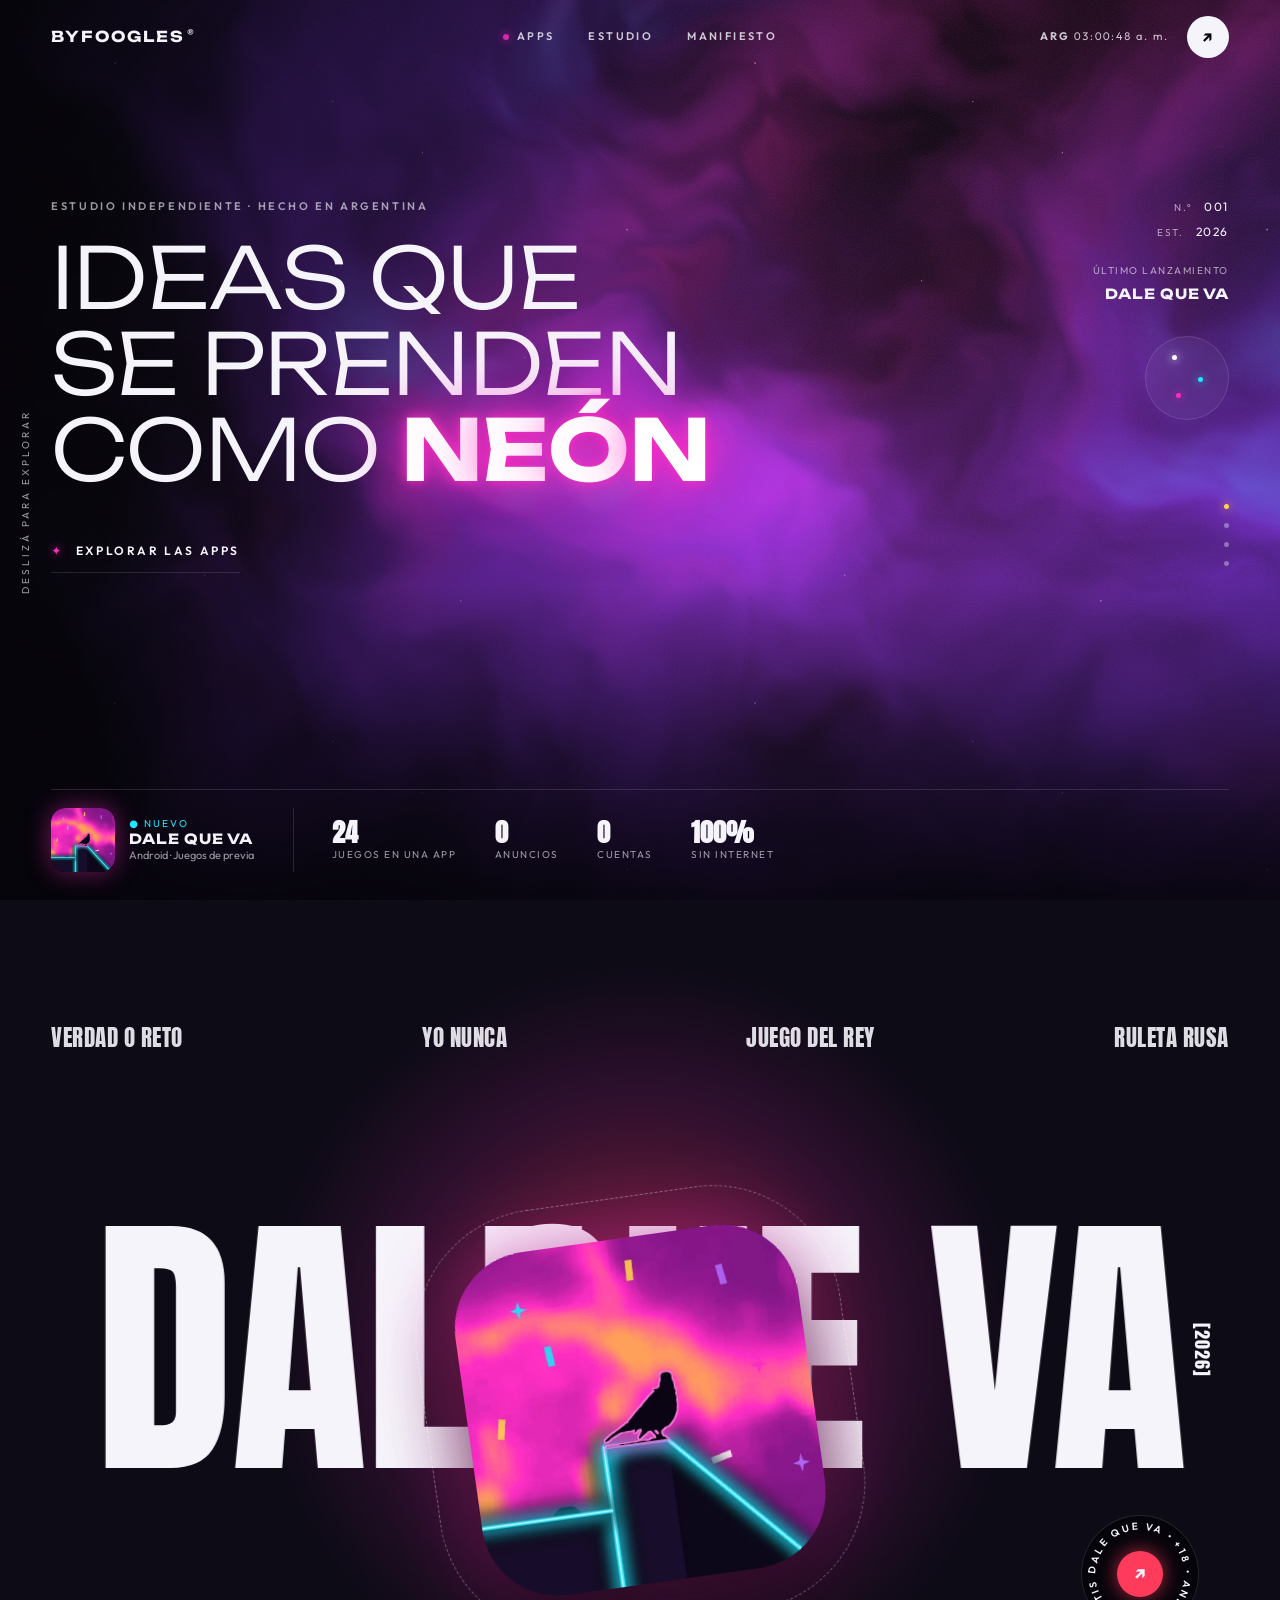
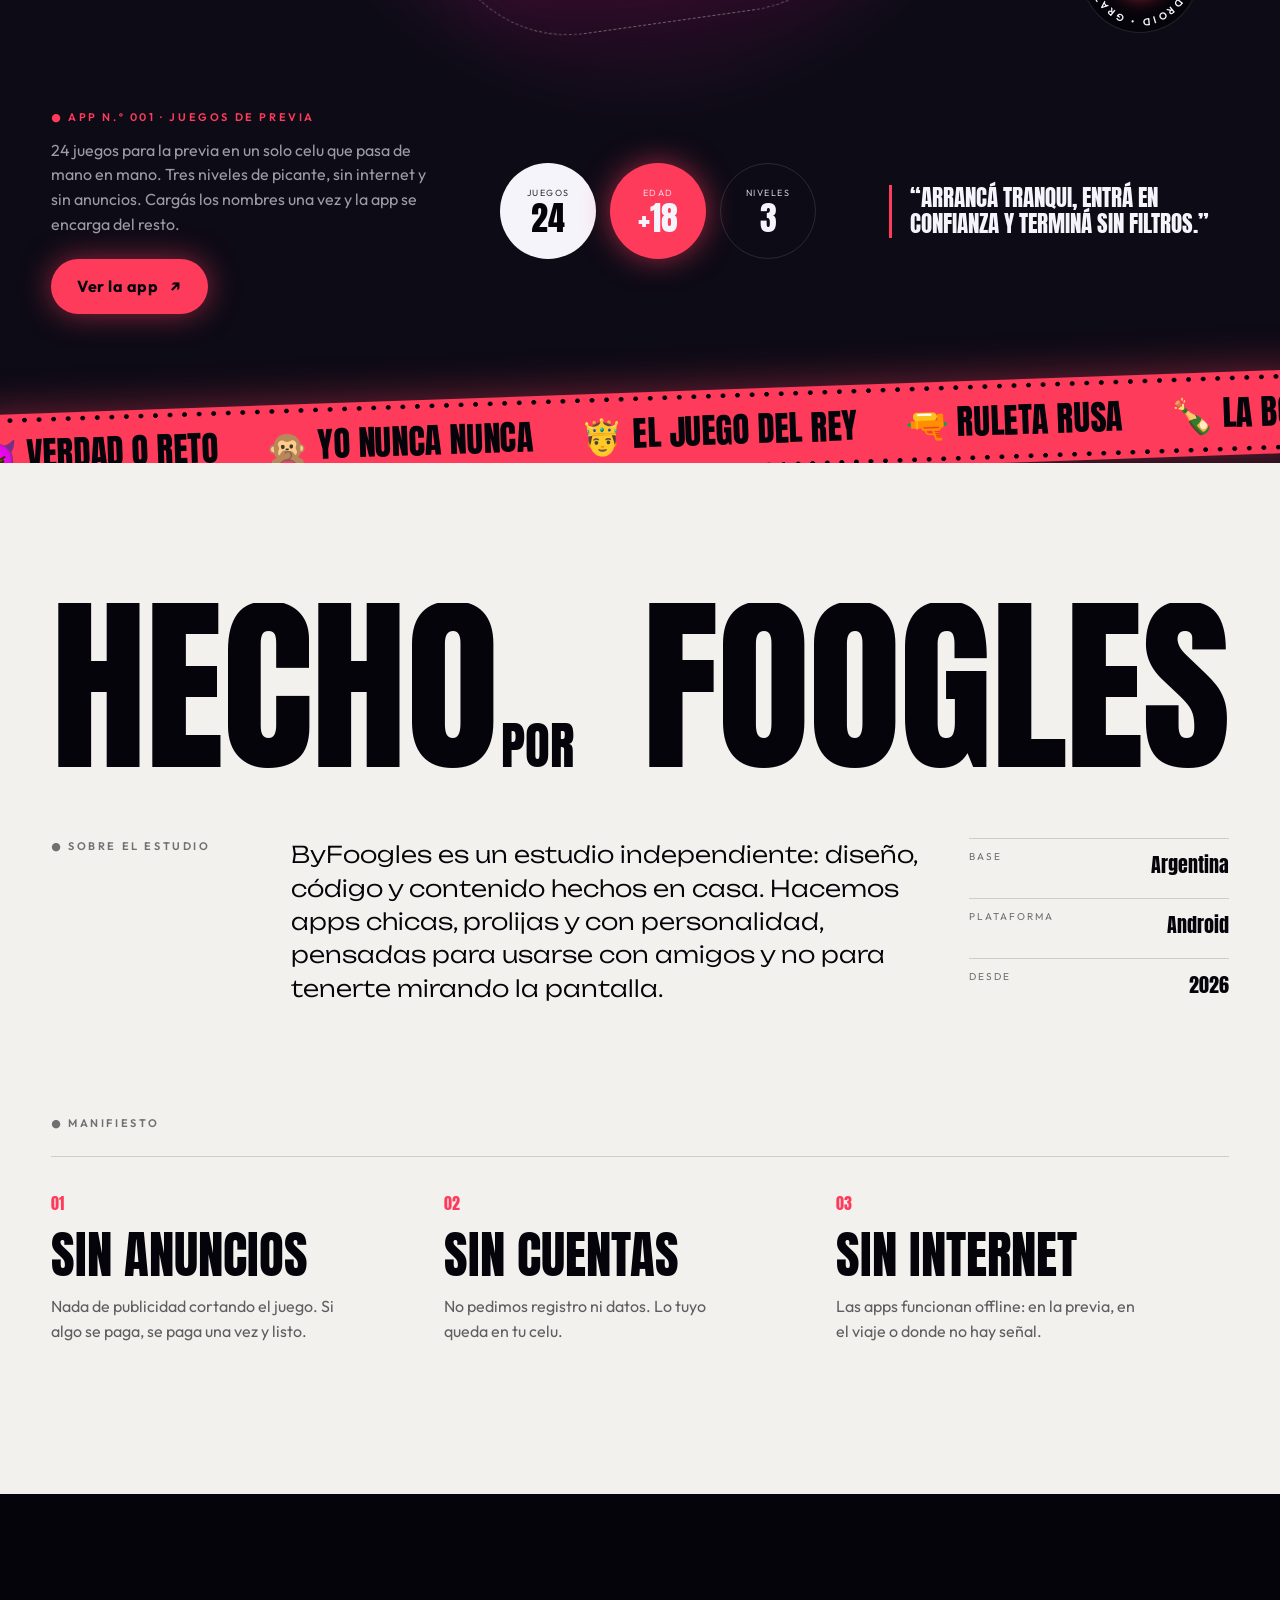
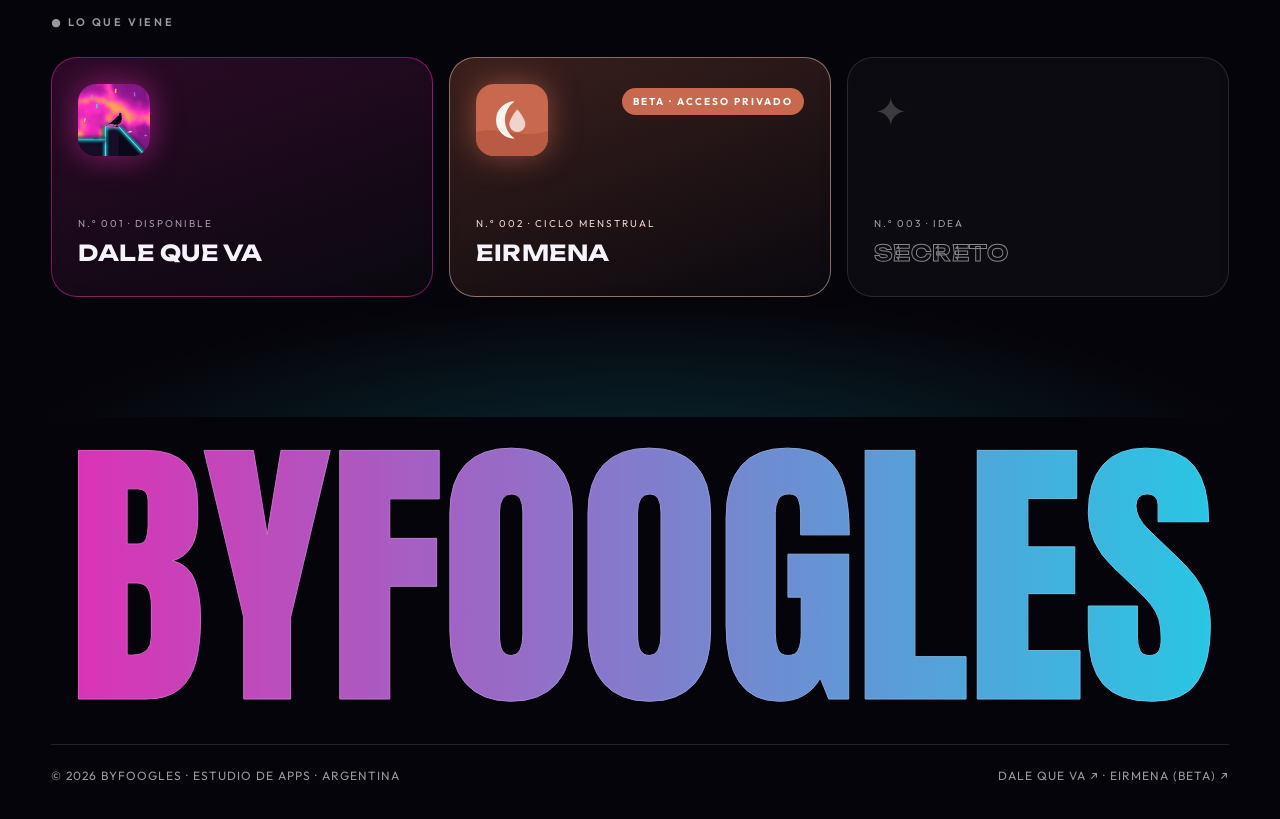
==== commit 249fb05b: "Eirmena en el sitio: tarjeta de la app N.º 002 y página beta de acceso privado La tarjeta "Muy pront" ====
--- a/index.html
+++ b/index.html
@@ -163,7 +163,11 @@
           <img src="/img/dalequeva.webp" alt="" width="72" height="72">
           <small>N.º 001 · Disponible</small><b>Dale Que Va</b>
         </a>
-        <div class="proxima"><span class="candado">✦</span><small>N.º 002 · En desarrollo</small><b>Muy pronto</b></div>
+        <a class="proxima lista eirmena" href="/eirmena/">
+          <img src="/img/eirmena.svg" alt="" width="72" height="72">
+          <span class="beta">Beta · Acceso privado</span>
+          <small>N.º 002 · Ciclo menstrual</small><b>Eirmena</b>
+        </a>
         <div class="proxima"><span class="candado">✦</span><small>N.º 003 · Idea</small><b>Secreto</b></div>
       </div>
     </section>
@@ -173,7 +177,7 @@
     <div class="pie-gigante" aria-hidden="true">BYFOOGLES</div>
     <div class="pie-fila">
       <span>© <span id="anio"></span> ByFoogles · Estudio de apps · Argentina</span>
-      <a href="https://dalequeva.byfoogles.app">Dale Que Va ↗</a>
+      <span><a href="https://dalequeva.byfoogles.app">Dale Que Va ↗</a> · <a href="/eirmena/">Eirmena (beta) ↗</a></span>
     </div>
   </footer>
 
--- a/estilos.css
+++ b/estilos.css
@@ -95,6 +95,7 @@
 .titulo-ancho { font-family: "Unbounded", sans-serif; font-weight: 300; text-transform: uppercase; font-size: clamp(40px, 6.6vw, 96px); line-height: .98; letter-spacing: -.01em; }
 .titulo-ancho .linea { display: block; padding-bottom: .04em; }
 .titulo-ancho em { font-style: normal; font-weight: 700; color: #fff; text-shadow: 0 0 12px var(--magenta), 0 0 40px var(--magenta), 0 0 90px rgba(255, 46, 196, .7); }
+.palabra { display: inline-block; white-space: nowrap; }
 .letra { display: inline-block; transform: translateY(110%) rotate(6deg); opacity: 0; transition: transform 1s var(--ease), opacity 1s var(--ease); transition-delay: calc(var(--i) * 28ms + var(--d, 0ms)); white-space: pre; }
 .visible .letra, body:not(.cargando) .portada .letra { transform: none; opacity: 1; }
 .entrar { display: inline-flex; align-items: center; gap: 12px; margin-top: 34px; font-size: 12px; letter-spacing: 2.6px; text-transform: uppercase; font-weight: 600; padding: 12px 0; border-bottom: 1px solid var(--linea); transition: gap .3s var(--ease), border-color .3s; }
@@ -209,6 +210,12 @@
 .proxima.lista { border-color: rgba(255, 46, 196, .45); background: linear-gradient(160deg, rgba(255, 46, 196, .16), rgba(255, 255, 255, .02)); }
 .proxima .candado { position: absolute; top: 22px; left: 26px; font-size: 40px; color: rgba(255, 255, 255, .2); animation: girar 18s linear infinite; }
 .proxima:not(.lista) b { color: transparent; -webkit-text-stroke: 1px rgba(255, 255, 255, .5); }
+/* Eirmena: tarjeta con sus colores (terracota y crema) y etiqueta de beta que late */
+.proxima.eirmena { border-color: rgba(232, 185, 174, .55); background: linear-gradient(160deg, rgba(200, 105, 79, .28), rgba(255, 255, 255, .02)); }
+.proxima.eirmena img { box-shadow: 0 0 30px rgba(200, 105, 79, .6); }
+.proxima.eirmena small { color: #f2d3cb; }
+.proxima .beta { position: absolute; top: 30px; right: 26px; font-size: 10px; letter-spacing: 2px; text-transform: uppercase; font-weight: 700; padding: 6px 11px; border-radius: 999px; background: #C8694F; color: #fff; box-shadow: 0 0 0 0 rgba(200, 105, 79, .7); animation: latir-beta 2.4s infinite; }
+@keyframes latir-beta { 70% { box-shadow: 0 0 0 12px rgba(200, 105, 79, 0); } }
 @media (max-width: 900px) { .proximas-grilla { grid-template-columns: 1fr; } .proxima { min-height: 170px; } }
 
 /* ---------------------------------------------------------------- Pie */
